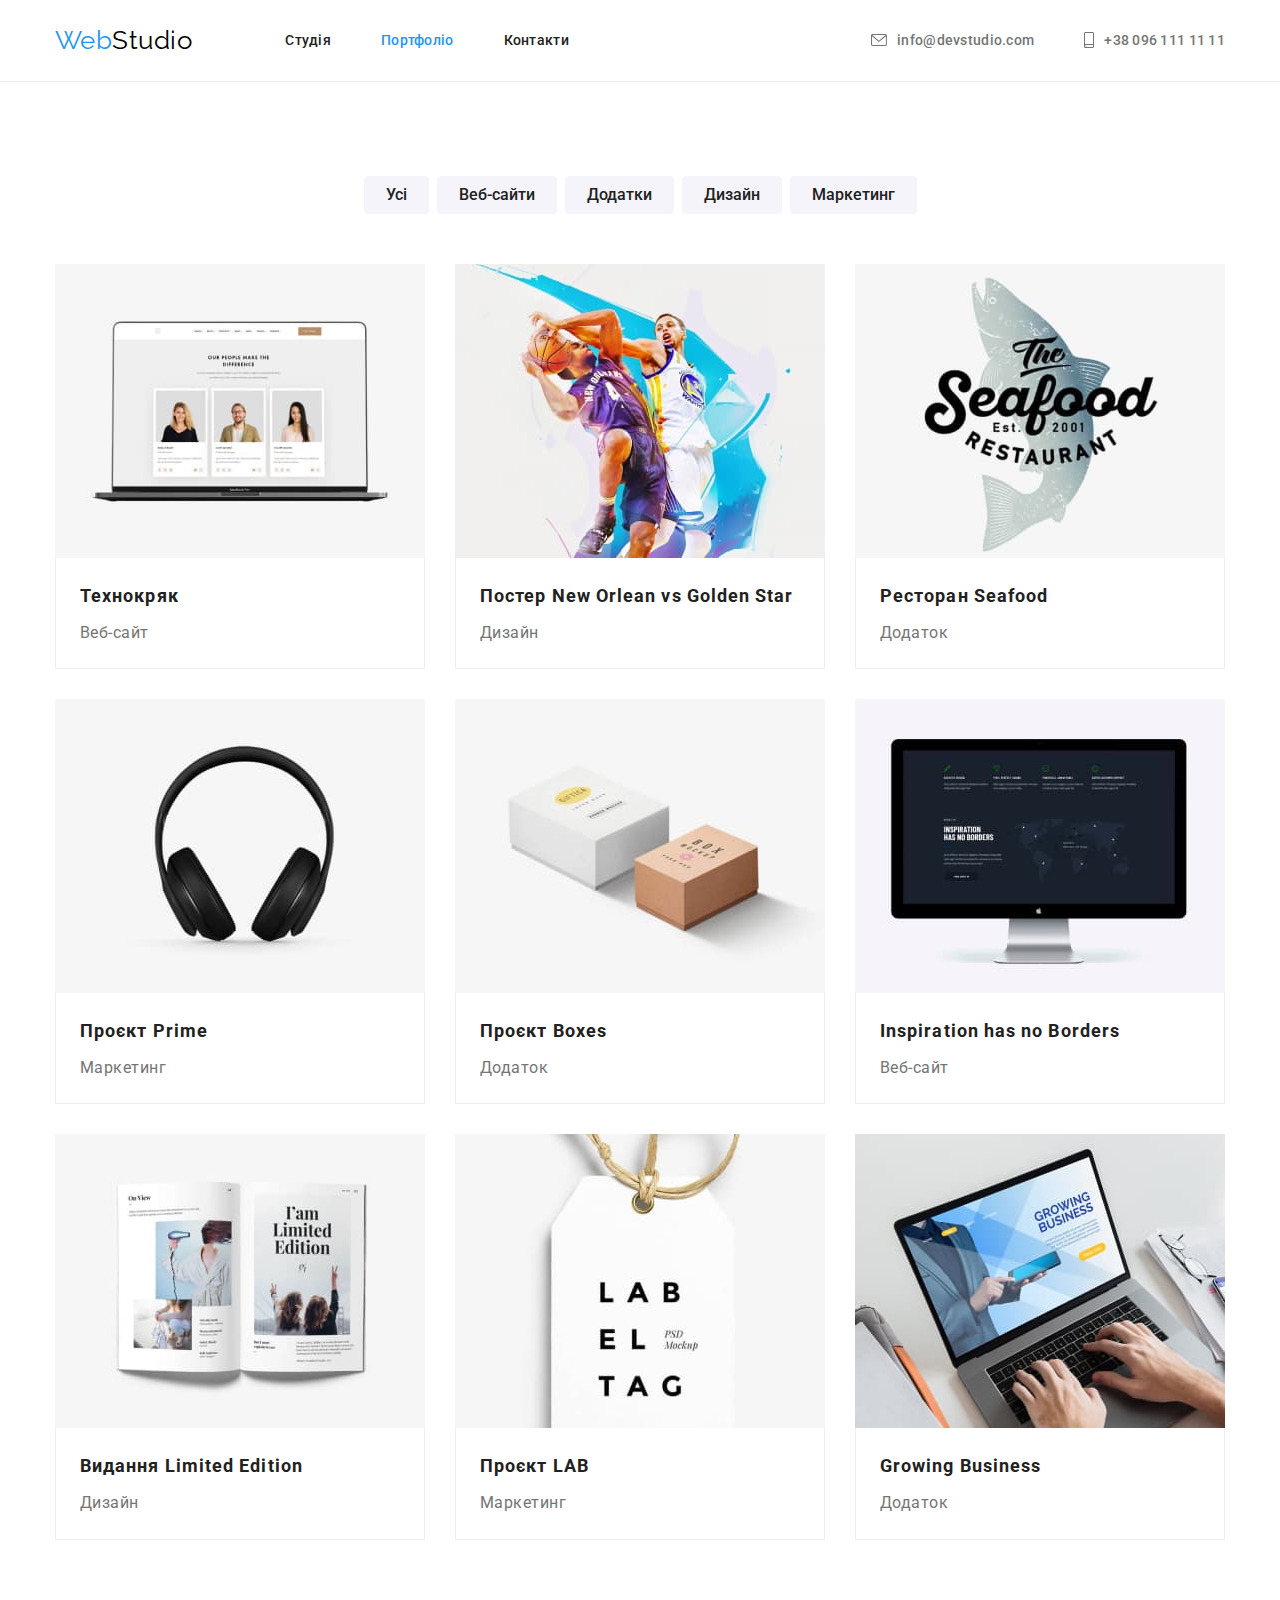
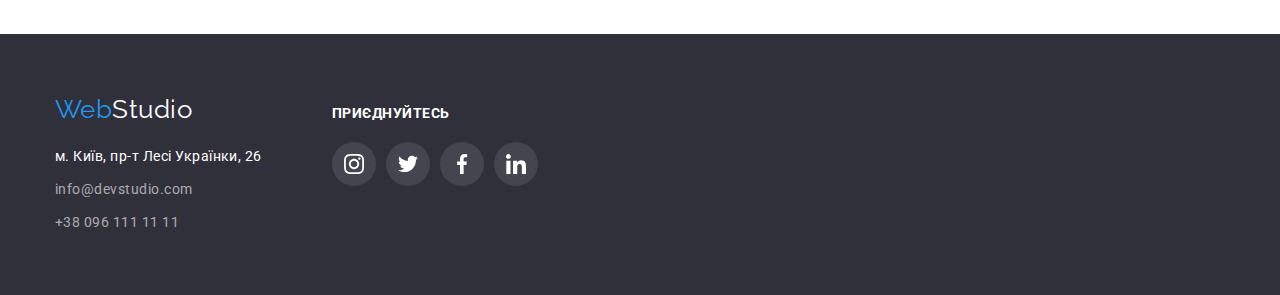
==== portfolio.html @ d30dcd8a "/" ====
<!DOCTYPE html>
<html lang="uk">

<head>
    <meta charset="UTF-8">
    <meta http-equiv="X-UA-Compatible" content="IE=edge">
    <meta name="viewport" content="width=device-width, initial-scale=1.0">
    <title>Студія</title>
    <link rel="preconnect" href="https://fonts.googleapis.com">
    <link rel="preconnect" href="https://fonts.gstatic.com" crossorigin>
    <link
        href="https://fonts.googleapis.com/css2?family=Raleway:wght@700&family=Roboto:wght@400;500;700;900&display=swap"
        rel="stylesheet">
    <link rel="stylesheet"
        href="https://cdnjs.cloudflare.com/ajax/libs/modern-normalize/1.1.0/modern-normalize.min.css">
    <link rel="stylesheet" href="./css/styles.css">
</head>

<body>
    <!-- Шапка сторінки -->
    <header class="page-header">
        <!-- Навігація на інші сторінки -->
        <div class="container">
            <div class="header">
                <nav class="nav">
                    <a href="./index.html" class="logo"> <span>Web</span>Studio</a>
    
                    <ul class="site-nav">
                        <li class="links">
                            <a href="./index.html" class="link">Студія</a>
                        </li>
                        <li class="links">
                            <a href="./portfolio.html" class="link current">Портфоліо</a>
                        </li>
                        <li class="links">
                            <a href="" class="link">Контакти</a>
                        </li>
                    </ul>
    
                </nav>
                <ul class="contact-nav">
                    <li class="links">
                        <a href="mailto:info@devstudio.com" class="link">
                            <svg class="contact-icon" width="16" height="12">
                                <use href="./images/symbol-defs.svg#icon-envelope"></use>
                            </svg>
                            info@devstudio.com
                        </a>
                    </li>
                    <li class="links">
                        <a href="tel:+380961111111" class="link">
                            <svg class="contact-icon" width="10" height="16">
                                <use href="./images/symbol-defs.svg#icon-smartphone"></use>
                            </svg>
                            +38 096 111 11 11
                        </a>
                    </li>
                </ul>
            </div>
        </div>
    </header>
    <!-- Унікальний контент сторінки -->
    <main>
        <section class="section">
            <div class="container">
                <ul class="filter-set">
                    <li>
                        <button class="filter-button" type="button">Усі</button>
                    </li>
                    <li>
                        <button class="filter-button" type="button">Веб-сайти</button>
                    </li>
                    <li>
                        <button class="filter-button" type="button">Додатки</button>
                    </li>
                    <li>
                        <button class="filter-button" type="button">Дизайн</button>
                    </li>
                    <li>
                        <button class="filter-button" type="button">Маркетинг</button>
                    </li>
                </ul>
            
                <ul class="card-set">
                    <li class="item">
                        <article class="card">
                            <div class="card-thumb">
                                <img src="./images/img1.jpg" width="370" alt="Технокряк">
                            </div>
                        
                            <div class="card-content">
                                <h2 class="card-heading">Технокряк</h2>
                                <p class="card-text">Веб-сайт</p>
                            </div>
                        </article>
                    </li>

                    <li class="item">
                        <article class="card">
                            <div class="card-thumb">
                                <img src="./images/img2.jpg" alt="Постер">
                            </div>
                        
                            <div class="card-content">
                                <h2 class="card-heading">Постер New Orlean vs Golden Star</h2>
                                <p class="card-text">Дизайн</p>
                            </div>
                        </article>
                    </li>

                    <li class="item">
                        <article class="card">
                            <div class="card-thumb">
                                <img src="./images/img3.jpg" alt="Ресторан">
                            </div>
                        
                            <div class="card-content">
                                <h2 class="card-heading">Ресторан Seafood</h2>
                                <p class="card-text">Додаток</p>
                            </div>
                        </article>
                        
                    </li>

                    <li class="item">
                        <article class="card">
                            <div class="card-thumb">
                                <img src="./images/img4.jpg" alt="Проєкт">
                            </div>
                        
                            <div class="card-content">
                                <h2 class="card-heading">Проєкт Prime</h2>
                                <p class="card-text">Маркетинг</p>
                            </div>
                        </article>
                    </li>

                    <li class="item">
                        <article class="card">
                            <div class="card-thumb">
                                <img src="./images/img5.jpg" alt="Проєкт">
                            </div>
                        
                            <div class="card-content">
                                <h2 class="card-heading">Проєкт Boxes</h2>
                                <p class="card-text">Додаток</p>
                            </div>
                        </article>
                    </li>

                    <li class="item">
                        <article class="card">
                            <div class="card-thumb">
                                <img src="./images/img6.jpg" alt="Веб-сайт">
                            </div>
                        
                            <div class="card-content">
                                <h2 class="card-heading">Inspiration has no Borders</h2>
                                <p class="card-text">Веб-сайт</p>
                            </div>
                        </article>
                    </li>

                    <li class="item">
                        <article class="card">
                            <div class="card-thumb">
                                <img src="./images/img7.jpg" alt="Видання">
                            </div>
                        
                            <div class="card-content">
                                <h2 class="card-heading">Видання Limited Edition</h2>
                                <p class="card-text">Дизайн</p>
                            </div>
                        </article>
                    </li>

                    <li class="item">
                        <article class="card">
                            <div class="card-thumb">
                                <img src="./images/img8.jpg" alt="Проєкт">
                            </div>
                        
                            <div class="card-content">
                                <h2 class="card-heading">Проєкт LAB</h2>
                                <p class="card-text">Маркетинг</p>
                            </div>
                        </article>
                    </li>

                    <li class="item">
                        <article class="card">
                            <div class="card-thumb">
                                <img src="./images/img9.jpg" alt="Додаток">
                            </div>
                        
                            <div class="card-content">
                                <h2 class="card-heading">Growing Business</h2>
                                <p class="card-text">Додаток</p>
                            </div>
                        </article>
                    </li>
       
                </ul>

            </div>
            
        </section>
     
    </main>
    <!-- Підвал страницы -->
    <footer class="footer">
        <div class="container">
            <div class="footer-main">
                <div class="footer-address">
                    <a href="index.html" class="footer-logo"><span>Web</span>Studio</a>
    
                    <address class="address">
                        <p class="street">м. Київ, пр-т Лесі Українки, 26</p>
                        <ul>
                            <li class="mailto"><a class="mailto" href="mailto:info@devstudio.com">info@devstudio.com</a>
                            </li>
                            <li><a href="tel:+380961111111">+38 096 111 11 11</a></li>
                        </ul>
                    </address>
                </div>
                <div class="footer-social">
                    <p class="footer-text">приєднуйтесь</p>
                    <ul class="footer-links">
    
                        <li>
                            <a href="" class="footer-link">
                                <svg class="footer-icon">
                                    <use href="./images/symbol-defs.svg#icon-instagram">
                                    </use>
                                </svg>
                            </a>
                        </li>
                        <li>
                            <a href="" class="footer-link">
                                <svg class="footer-icon">
                                    <use href="./images/symbol-defs.svg#icon-twitter">
                                    </use>
                                </svg>
                            </a>
                        </li>
                        <li>
                            <a href="" class="footer-link">
                                <svg class="footer-icon">
                                    <use href="./images/symbol-defs.svg#icon-facebook">
                                    </use>
                                </svg>
                            </a>
                        </li>
                        <li>
                            <a href="" class="footer-link">
                                <svg class="footer-icon">
                                    <use href="./images/symbol-defs.svg#icon-linkedin">
                                    </use>
                                </svg>
                            </a>
                        </li>
                    </ul>
    
                </div>
            </div>
    
        </div>
    </footer>

</body>

</html>
---- css/styles.css ----
:root{
    --primery-text-color:#212121;
    --logo-text:#000000;
    --title-text-color:#757575;
    --accent-color: #2196F3;
    --hero-title: #ffffff;
    --bgr-color:#2F303A;
    --bgr-second-color: #F5F4FA;
    --bgr-portfolio: #EEEEEE;
    --color-address: rgba(255, 255, 255, 0.6);
    --card-set-gap: 30px;
    --card-shadow: 0px 1px 1px rgba(0, 0, 0, 0.12),
        0px 4px 4px rgba(0, 0, 0, 0.06),
        1px 4px 6px rgba(0, 0, 0, 0.16)

}


/* Основний колір тексту */
body{
    color: var(--primery-text-color);
    background-color: var(--hero-title);
    font-family: "Roboto", sans-serif;
    letter-spacing: 0.03em;
}
 /* другорядний колір тексту #757575*/
  /* другорядний колір тексту #ffffff*/
  /* Акцент #2196F3 */
  /* другорядний фон #F5F4FA */
  /* другорядний фон #2F303A*/
h1, h2, h3, h4, h5, h6, ul, p{
    margin: 0;
    padding: 0;
}
img{
    display: block;
    max-width: 100%;
    height: auto;
}
.container{
    width: 1200px;
    
    margin-right: auto;
    margin-left: auto;
    padding-left: 15px;
    padding-right: 15px;
    
    /* outline: 1px solid red; */
}

.header{
    display: flex;
    justify-content: space-between;
    
}


  /* Шапка сторінки */
.page-header{
    border-bottom: 1px solid #ECECEC;
}
.link{
    display: flex;
    align-items: center;
    color: #757575;
}  
.page-header .link:hover,
.page-header .link:focus{
    color: var(--accent-color);
    fill: var(--accent-color);
}

.nav{
    display: inline-flex;
    align-items:center;
    
}  
.logo{
    color: var(--logo-text);
    font-family: "Raleway", sans-serif;
    font-style: normal;
    font-size: 26px;
    line-height: 1.2;
    text-decoration: none;
    margin-right: 93px;
}
span{
    color: var(--accent-color);
}
.site-nav{
    display: flex;
    gap: 50px;
        
    /* outline: 1px solid red; */
}
.links{
    padding: 32px 0;
}

.site-nav .link{
    font-family: 'Roboto'sans-serif;
    font-style: normal;
    font-weight: 500;
    font-size: 14px;
    line-height: 1.2;
    letter-spacing: 0.02em;

    color: var(--primery-text-color);
    text-decoration: none;
}
.site-nav .link.current{
    color: var(--accent-color);
}

.contact-nav{
    display: inline-flex;
    gap: 50px;
      
    /* outline: 1px solid red; */
}
.contact-nav .link{
    font-style: normal;
    font-weight: 500;
    font-size: 14px;
    line-height: 1.2;
    letter-spacing: 0.02em;
    color: var(--title-text-color);
    text-decoration: none;
  
}
.contact-icon {
    fill: currentColor;
    margin-right: 10px;
}


ul{
    list-style: none;
    margin: 0;
    padding: 0;
}

/* Герой */
.hero{
    background-color: var(--bgr-color);
    color: var(--hero-title);
    text-align: center;
    
}
.hero-container{
    padding-top: 200px;
    padding-bottom: 200px;
}
.hero-title{
    font-weight: 900;
    font-size: 44px;
    line-height: 1.36;
    text-align: center;
    letter-spacing: 0.06em;
    text-transform: uppercase;
    margin-bottom: 30px;
       
}

.hero-btn{
    font-weight: 700;
    font-size: 16px;
    line-height: 1.88;
    letter-spacing: 0.06em;
    border-radius: 4px;
    box-shadow: 0px 4px 4px rgba(0, 0, 0, 0.15);
    
    border: none;
    cursor: pointer;

    background: var(--accent-color);
    color: var(--hero-title);

    padding: 10px 32px;    
}

.hero-btn:active{
    background: #188CE8;
}

/* OVARLAY */

.ovarlay{
    max-width: 1600px;
    height: 600px;
    margin-left: auto;
    margin-right: auto;
    background-image: linear-gradient(rgba(47, 48, 58, 0.4), rgba(47, 48, 58, 0.4)), url(../images/hero.jpg);
    background-color: var(--bgr-color);
}
/* Особливості */
.section{
    padding-top: 94px;
    padding-bottom: 94px;
    
}
.container-items{
    display: inline-flex;
    
}
.container-item{
    width: 270px;
}
.container-item:not(:last-child){
    margin-right: 30px;
}

.icon{
    display: flex;
    justify-content:center;
    align-items:center;
    height: 120px;
    width: 270px;
    background-color: #F5F4FA;
    border-radius: 4px;
    margin-bottom: 30px;
    background-repeat: no-repeat;
}

.icon-svg{
    width: 70px;
    height: 70px;
}
.section-title{
    font-weight: 700;
    font-size: 14px;
    line-height: 1.2;
    letter-spacing: 0.03em;
    text-transform: uppercase;
    margin-bottom: 10px;
}
.section-text{
    font-size: 14px;
    line-height: 1.71;
    
    color: var(--title-text-color);
}
/* Чим ми займаємося */
.work{
    padding-top: 0;
}

.section-item{
    font-weight: 700;
    font-size: 36px;
    line-height: 1.17;
    text-align: center;
    margin-bottom: 50px;
   
}

.container-icons{
    display: flex;
    gap: 30px;    
    
}
/* Наша команда */

.section.team{
    background-color: var(--bgr-second-color);
}

.section-team-title{
    font-weight: 500;
    font-size: 16px;
    line-height: 1.19;
    letter-spacing: 0.03em;
    margin-bottom: 10px;
        
}
.section-team-text{
    font-size: 16px;
    line-height: 1.19;
    color: var(--title-text-color);
}
.team-card{
    background: var(--hero-title);
    box-shadow: 0px 1px 3px rgba(0, 0, 0, 0.12), 0px 1px 1px rgba(0, 0, 0, 0.14), 0px 2px 1px rgba(0, 0, 0, 0.2);
    border-radius: 0px 0px 4px 4px;
    
}
.team-content{
    text-align: center;
    padding: 30px 0;
}
.container-social{
    width: 206px;
    height: 44px;

}
.social-links{
    display: flex;
    list-style: none;
    margin: 0;
    padding: 0;
    gap: 10px;
    margin-left: 32px;
    margin-right: 32px;
    margin-top: 16px;
    
}
.social-link{
    display: flex;
    padding: 0;
    border: none;
    width: 44px;
    height: 44px;
    border-radius: 50%;
    justify-content: center;
    align-items: center;
    color: #AFB1B8;
    cursor: pointer;
    
}
.social-icon{
    display: block;
    margin: 0;
    padding: 0;
    border: none;
    fill: currentColor;
    width: 20px;
    height: 20px;
   
}
.social-link:hover,
.social-link:focus{
    color: #ffffff;
    background-color: #2196F3;
}

/* Постійні клієнти */
.client-links {
    display: flex;
    list-style: none;
    margin: 0;
    padding: 0;
    gap: 30px;
    
}

.client-link {
    display: flex;
    padding: 0;
    border: none;
    width: 170px;
    height: 92px;
    justify-content: center;
    align-items: center;
    color: #AFB1B8;
    cursor: pointer;
    border: 1px solid #AFB1B8;
    border-radius: 4px;

}

.client-icon {
    display: flex;
    margin: 0;
    padding: 0;
    border: none;
    fill: currentColor;
    width: 106px;
    height: 60px;

}
.client-link:hover,
.client-link:focus {
    color: #2196F3;
    border: 1px solid #2196F3;
}

/* Footer */
.footer {
    display: flex;
    background-color:var(--bgr-color);
    padding: 60px 0;
}
.footer-main{
    display: flex;
}
.footer-address {
    display: flex;
    flex-direction: column;
    
}

.footer-logo {
    color: var(--hero-title);
    font-family: "Raleway", sans-serif;
    font-size: 26px;
    line-height: 1.2;
    text-decoration: none;
    margin-bottom: 20px;
}

.footer-logo span {
    color: var(--accent-color);
}

.address {
    color: var(--hero-title);
}

.footer .street {
    font-style: normal;
    font-size: 14px;
    line-height: 1.71;
    margin-bottom: 9px;
    
}

.address a{
    color: rgba(255, 255, 255, 0.6);
    font-style: normal;
    font-size: 14px;
    line-height: 1.71;
    text-decoration: none;
}
.mailto{
    margin-bottom: 9px;
}

.footer-social{
    width: 206px;
    height: 80px;
    margin: 0;
    padding: 0;
    margin-left: 70px;
    margin-top: 12px;

}
.footer-text{
    font-weight: 700;
    font-size: 14px;
    line-height: 1.14;
    text-transform: uppercase;
    color: #ffffff;
    margin-bottom: 20px;
    
}
.footer-links {
    display: flex;
    list-style: none;
    margin: 0;
    padding: 0;
    gap: 10px;
 
}

.footer-link {
    display: flex;
    padding: 0;
    border: none;
    width: 44px;
    height: 44px;
    border-radius: 50%;
    justify-content: center;
    align-items: center;
    cursor: pointer;
    background-color: rgba(255, 255, 255, 0.1);

}

.footer-icon {
    margin: 0;
    padding: 0;
    border: none;
    fill: #ffffff;
    width: 20px;
    height: 20px;
}

.footer-link:hover,
.footer-link:focus {
    background-color: #2196F3;
}

/* Portfolio */

/* Filter */

.filter-set {
    display: flex;
    justify-content: center;
    gap: 8px;
    margin-bottom: 50px;
}

.filter-button {
    font-weight: 500;
    font-size: 16px;
    line-height: 1.62;
    text-align: center;
    padding: 6px 22px;
    cursor: pointer;
    border: 0;
    background-color: var(--bgr-second-color);
    color: var(--primery-text-color);
    border-radius: 4px;
}

.filter-button:hover,
.filter-button:focus {
    background-color: var(--accent-color);
    color: var(--hero-title);
    box-shadow: 0px 3px 1px rgba(0, 0, 0, 0.1), 0px 1px 2px rgba(0, 0, 0, 0.08),
        0px 2px 2px rgba(0, 0, 0, 0.12);
}

/* CARD */
.card{
    background: var(--hero-title);
    cursor: pointer;
  
}

.card-set{
    padding: 0;
    margin: 0;
    list-style: none;
    display: flex;
    flex-wrap: wrap;
    margin-top: -30px;
    margin-left: -30px;
    
}

.card-set > .item{
    flex-basis: calc(100% / 3 - 30px);
    margin-left: 30px;
    margin-top: 30px;
}
.card:hover,
.card:focus{
    box-shadow: 0px 1px 1px rgba(0, 0, 0, 0.12), 0px 4px 4px rgba(0, 0, 0, 0.06), 1px 4px 6px rgba(0, 0, 0, 0.16);
}
.card-heading{
    font-weight: 700;
    font-size: 18px;
    line-height: 2;
    letter-spacing: 0.06em;
    margin-bottom: 4px;
    color: var(--primery-text-color);
}
.card-text{
    font-size: 16px;
    line-height: 1.9;
    color: var(--title-text-color)
}

.card-content{
    padding: 20px 24px;
    border: 1px solid var(--bgr-portfolio);
    border-top-width: 0;
}
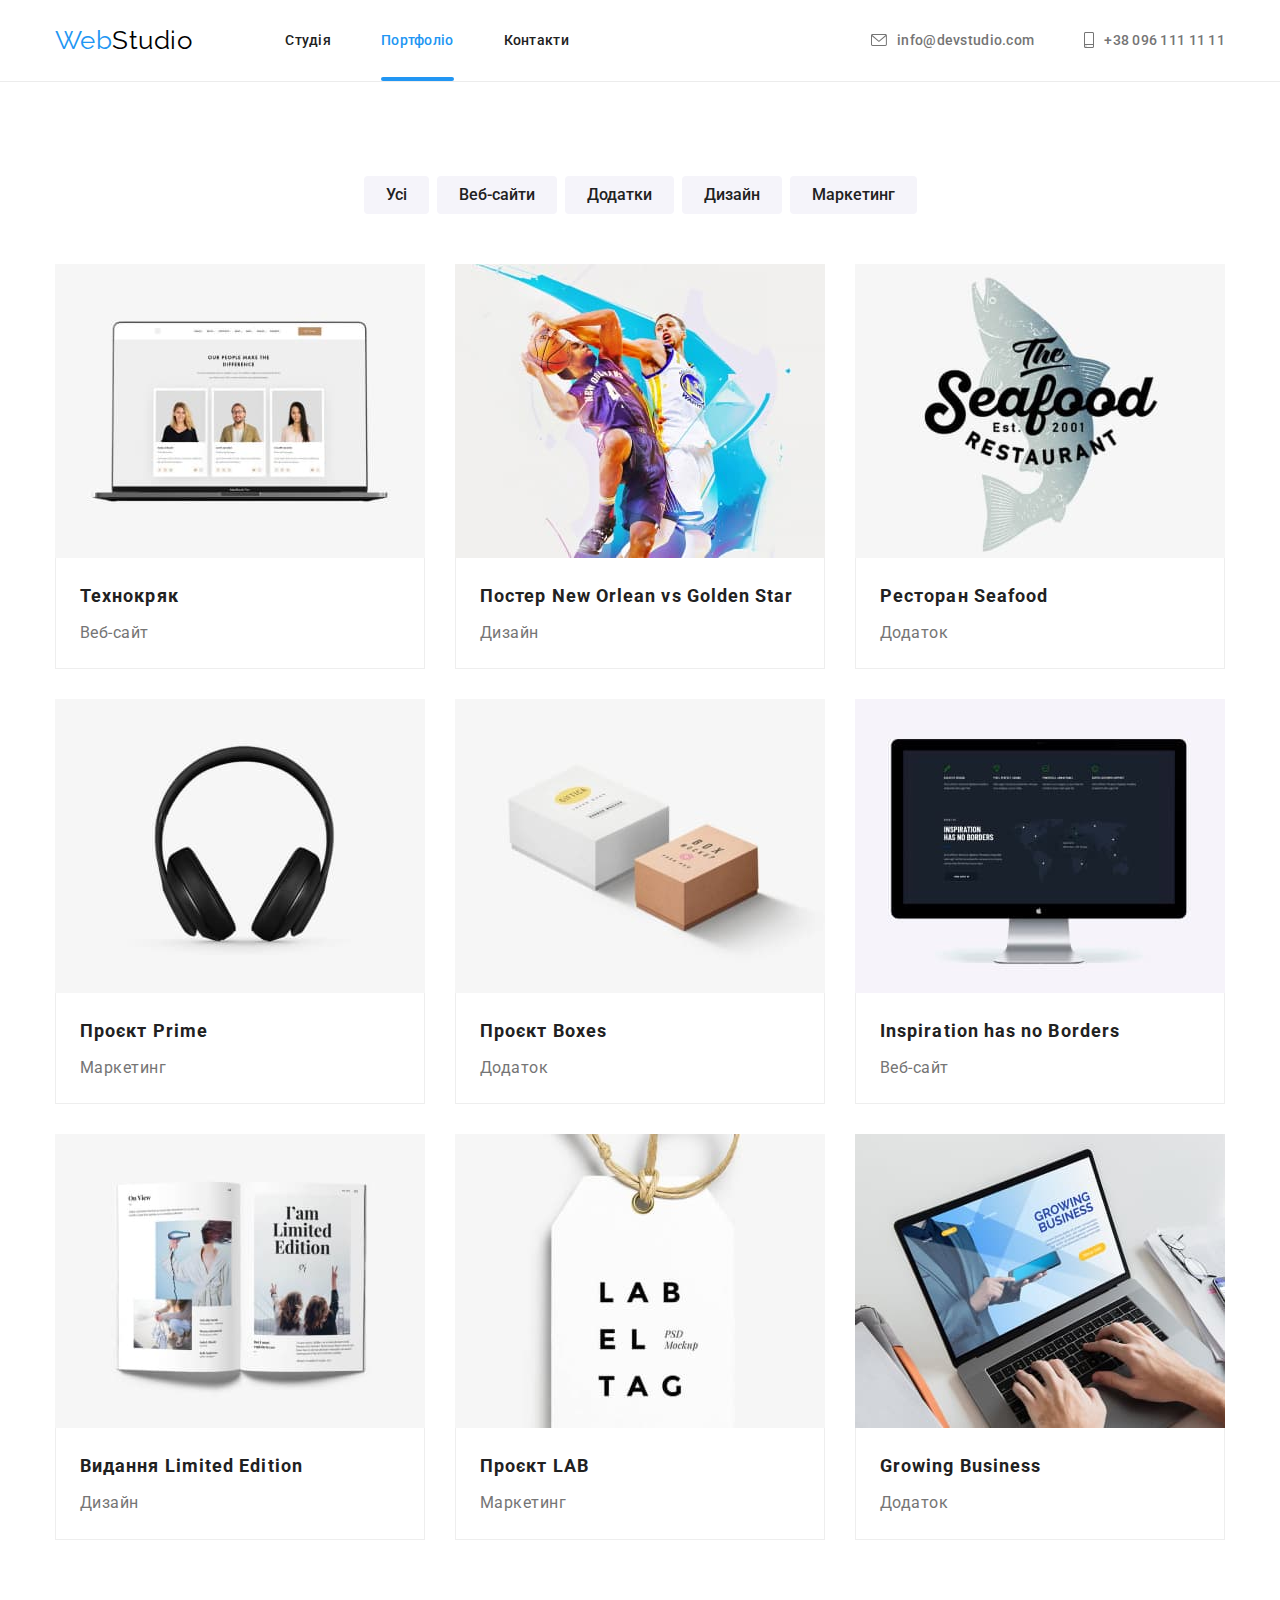
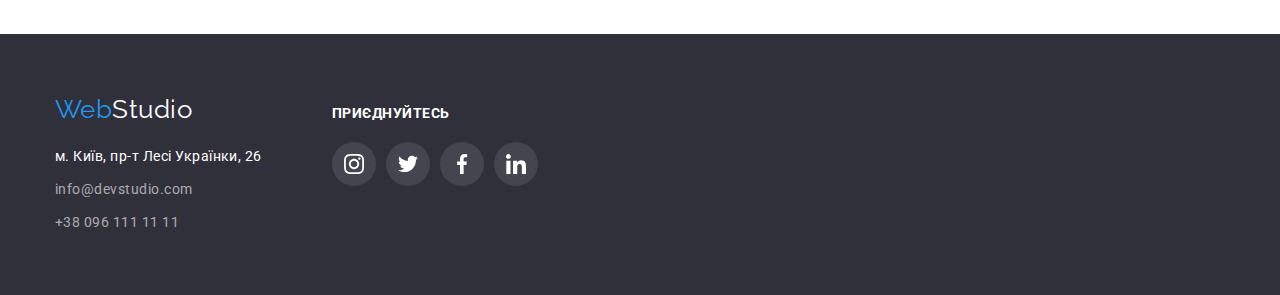
==== commit a22a84cf: "Додає анімацію" ====
--- a/portfolio.html
+++ b/portfolio.html
@@ -29,11 +29,11 @@
                         <li class="links">
                             <a href="./index.html" class="link">Студія</a>
                         </li>
+                        <li class="links menu-line">
+                            <a href="./portfolio.html" class="link current">Портфоліо</a>
+                        </li>
                         <li class="links">
-                            <a href="./portfolio.html" class="link current">Портфоліо</a>
-                        </li>
-                        <li class="links">
-                            <a href="" class="link">Контакти</a>
+                            <a href="/" class="link">Контакти</a>
                         </li>
                     </ul>
     
@@ -86,6 +86,8 @@
                         <article class="card">
                             <div class="card-thumb">
                                 <img src="./images/img1.jpg" width="370" alt="Технокряк">
+                                <p class="card-thumb-text">Ресурс пропонує комплексні пропозиції з різним рівнем функціоналу та сервісів. Все це дозволить відвідувачу отримати
+                                вичерпні відомості про компанію чи приватну особу.</p>
                             </div>
                         
                             <div class="card-content">
@@ -99,6 +101,9 @@
                         <article class="card">
                             <div class="card-thumb">
                                 <img src="./images/img2.jpg" alt="Постер">
+                                <p class="card-thumb-text">Ресурс пропонує комплексні пропозиції з різним рівнем функціоналу та сервісів. Все це
+                                    дозволить відвідувачу отримати
+                                    вичерпні відомості про компанію чи приватну особу.</p>
                             </div>
                         
                             <div class="card-content">
@@ -112,6 +117,9 @@
                         <article class="card">
                             <div class="card-thumb">
                                 <img src="./images/img3.jpg" alt="Ресторан">
+                                <p class="card-thumb-text">Ресурс пропонує комплексні пропозиції з різним рівнем функціоналу та сервісів. Все це
+                                    дозволить відвідувачу отримати
+                                    вичерпні відомості про компанію чи приватну особу.</p>
                             </div>
                         
                             <div class="card-content">
@@ -126,6 +134,9 @@
                         <article class="card">
                             <div class="card-thumb">
                                 <img src="./images/img4.jpg" alt="Проєкт">
+                                <p class="card-thumb-text">Ресурс пропонує комплексні пропозиції з різним рівнем функціоналу та сервісів. Все це
+                                    дозволить відвідувачу отримати
+                                    вичерпні відомості про компанію чи приватну особу.</p>
                             </div>
                         
                             <div class="card-content">
@@ -139,6 +150,9 @@
                         <article class="card">
                             <div class="card-thumb">
                                 <img src="./images/img5.jpg" alt="Проєкт">
+                                <p class="card-thumb-text">Ресурс пропонує комплексні пропозиції з різним рівнем функціоналу та сервісів. Все це
+                                    дозволить відвідувачу отримати
+                                    вичерпні відомості про компанію чи приватну особу.</p>
                             </div>
                         
                             <div class="card-content">
@@ -152,6 +166,9 @@
                         <article class="card">
                             <div class="card-thumb">
                                 <img src="./images/img6.jpg" alt="Веб-сайт">
+                                <p class="card-thumb-text">Ресурс пропонує комплексні пропозиції з різним рівнем функціоналу та сервісів. Все це
+                                    дозволить відвідувачу отримати
+                                    вичерпні відомості про компанію чи приватну особу.</p>
                             </div>
                         
                             <div class="card-content">
@@ -165,6 +182,9 @@
                         <article class="card">
                             <div class="card-thumb">
                                 <img src="./images/img7.jpg" alt="Видання">
+                                <p class="card-thumb-text">Ресурс пропонує комплексні пропозиції з різним рівнем функціоналу та сервісів. Все це
+                                    дозволить відвідувачу отримати
+                                    вичерпні відомості про компанію чи приватну особу.</p>
                             </div>
                         
                             <div class="card-content">
@@ -178,6 +198,9 @@
                         <article class="card">
                             <div class="card-thumb">
                                 <img src="./images/img8.jpg" alt="Проєкт">
+                                <p class="card-thumb-text">Ресурс пропонує комплексні пропозиції з різним рівнем функціоналу та сервісів. Все це
+                                    дозволить відвідувачу отримати
+                                    вичерпні відомості про компанію чи приватну особу.</p>
                             </div>
                         
                             <div class="card-content">
@@ -191,6 +214,9 @@
                         <article class="card">
                             <div class="card-thumb">
                                 <img src="./images/img9.jpg" alt="Додаток">
+                                <p class="card-thumb-text">Ресурс пропонує комплексні пропозиції з різним рівнем функціоналу та сервісів. Все це
+                                    дозволить відвідувачу отримати
+                                    вичерпні відомості про компанію чи приватну особу.</p>
                             </div>
                         
                             <div class="card-content">
--- a/css/styles.css
+++ b/css/styles.css
@@ -11,7 +11,8 @@
     --card-set-gap: 30px;
     --card-shadow: 0px 1px 1px rgba(0, 0, 0, 0.12),
         0px 4px 4px rgba(0, 0, 0, 0.06),
-        1px 4px 6px rgba(0, 0, 0, 0.16)
+        1px 4px 6px rgba(0, 0, 0, 0.16);
+    --timing-function: cubic-bezier(0.4, 0, 0.2, 1);
 
 }
 
@@ -63,11 +64,15 @@
     display: flex;
     align-items: center;
     color: #757575;
+    transition-property: color;
+    transition-duration: 250ms;
+    transition-timing-function: cubic-bezier(0.4, 0, 0.2, 1);
+
 }  
 .page-header .link:hover,
 .page-header .link:focus{
     color: var(--accent-color);
-    fill: var(--accent-color);
+    
 }
 
 .nav{
@@ -93,9 +98,6 @@
         
     /* outline: 1px solid red; */
 }
-.links{
-    padding: 32px 0;
-}
 
 .site-nav .link{
     font-family: 'Roboto'sans-serif;
@@ -104,13 +106,39 @@
     font-size: 14px;
     line-height: 1.2;
     letter-spacing: 0.02em;
+    padding: 32px 0;
 
     color: var(--primery-text-color);
     text-decoration: none;
+
+    /* outline: 1px solid red; */
 }
 .site-nav .link.current{
+    
     color: var(--accent-color);
 }
+
+
+.menu-line {
+    position: relative;
+    display: block;
+    text-decoration: none;
+}
+
+.menu-line::after {
+    content: "";
+
+    position: absolute;
+    display: block;
+    width: 100%;
+    height: 4px;
+    left: 0;
+    bottom: 0;
+    background-color: var(--accent-color);
+    border-radius: 2px;
+}
+
+
 
 .contact-nav{
     display: inline-flex;
@@ -125,6 +153,7 @@
     line-height: 1.2;
     letter-spacing: 0.02em;
     color: var(--title-text-color);
+    padding: 32px 0;
     text-decoration: none;
   
 }
@@ -240,6 +269,44 @@
     
     color: var(--title-text-color);
 }
+
+
+
+/* MODAL */
+
+.backdrop{
+    position: fixed;
+    top: 0;
+    left: 0;
+    width: 100%;
+    height: 100%;
+    background-color: rgba(0, 0, 0, 0.2);
+}
+
+.backdrop.is-hidden{
+    opacity: 0;
+    pointer-events: none;
+}
+.modal{
+    position: absolute;
+    top: 50%;
+    left: 50%;
+    transform: translate(-50%, -50%);
+    min-width: 528px;
+    min-height: 581px;
+
+    background-color: #ffffff;
+}
+.close-btn{
+    display: flex;
+    border-radius: 50%;
+    border: 1px solid rgba(0, 0, 0, 0.1);
+    width: 30px;
+    height: 30px;
+    justify-content:flex-end;
+    align-items: flex-start;
+        
+}
 /* Чим ми займаємося */
 .work{
     padding-top: 0;
@@ -258,6 +325,26 @@
     display: flex;
     gap: 30px;    
     
+}
+.thumb-img{
+    position: relative;
+    width: 370px;
+}
+.thumb-img >.label{
+    position: absolute;
+    width: 370px;
+    bottom: 0;
+    padding: 27px 0;
+    font-style: normal;
+    font-weight: 700;
+    font-size: 14px;
+    line-height: 1.14;
+    text-align: center;
+    letter-spacing: 0.03em;
+    text-transform: uppercase;
+    color: var(--hero-title);
+    background-color: rgba(47, 48, 58, 0.8)
+
 }
 /* Наша команда */
 
@@ -315,6 +402,9 @@
     align-items: center;
     color: #AFB1B8;
     cursor: pointer;
+    transition-property: color, background-color;
+    transition-duration: 250ms;
+    transition-timing-function: cubic-bezier(0.4, 0, 0.2, 1);
     
 }
 .social-icon{
@@ -355,6 +445,9 @@
     cursor: pointer;
     border: 1px solid #AFB1B8;
     border-radius: 4px;
+    transition-property: color, border;
+    transition-duration: 250ms;
+    transition-timing-function: cubic-bezier(0.4, 0, 0.2, 1);
 
 }
 
@@ -463,6 +556,9 @@
     align-items: center;
     cursor: pointer;
     background-color: rgba(255, 255, 255, 0.1);
+    transition-property: background-color;
+    transition-duration: 250ms;
+    transition-timing-function: cubic-bezier(0.4, 0, 0.2, 1);
 
 }
 
@@ -489,6 +585,7 @@
     justify-content: center;
     gap: 8px;
     margin-bottom: 50px;
+    
 }
 
 .filter-button {
@@ -497,11 +594,13 @@
     line-height: 1.62;
     text-align: center;
     padding: 6px 22px;
+    border: 0;
     cursor: pointer;
-    border: 0;
     background-color: var(--bgr-second-color);
     color: var(--primery-text-color);
     border-radius: 4px;
+    transition: background-color 250ms cubic-bezier(0.4, 0, 0.2, 1), color 250ms cubic-bezier(0.4, 0, 0.2, 1), box-shadow 250ms cubic-bezier(0.4, 0, 0.2, 1);
+    
 }
 
 .filter-button:hover,
@@ -516,10 +615,63 @@
 .card{
     background: var(--hero-title);
     cursor: pointer;
-  
-}
-
+    transition-property: box-shadow;
+    transition-duration: 250ms;
+    transition-timing-function: cubic-bezier(0.4, 0, 0.2, 1);
+      
+}
+.card-thumb{
+    position: relative;
+    
+}
+.card-thumb::before{
+    display: inline-block;
+    position: absolute;
+    content: "";
+    width: 100%;
+    height: 100%;
+    top: 0;
+    left: 0;
+    background-color: rgba(33, 150, 243, 0.9);
+    opacity: 0;
+    transition-property: opacity;
+    transition-duration: 250ms;
+    transition-timing-function: cubic-bezier(0.4, 0, 0.2, 1);
+    
+}
+.card-thumb:hover::before{
+    transform: translateY();
+}
+
+.card-thumb:hover::before,
+.card-thumb:focus::before{
+    opacity: 1;
+}
+
+.card-thumb-text{
+    display: inline-block;
+    position: absolute;
+    width: 100%;
+    height: 100%;
+    font-size: 18px;
+    line-height: 1.56;
+    letter-spacing: 0.03em;
+    color: #FFFFFF;
+    top: 0;
+    left: 0;
+    padding: 63px 24px;
+    opacity: 0;
+    transition-property: opacity;
+    transition-duration: 250ms;
+    transition-timing-function: cubic-bezier(0.4, 0, 0.2, 1);
+    
+}
+.card-thumb-text:hover,
+.card-thumb-text:focus{
+    opacity: 1;
+}
 .card-set{
+    
     padding: 0;
     margin: 0;
     list-style: none;
@@ -527,7 +679,7 @@
     flex-wrap: wrap;
     margin-top: -30px;
     margin-left: -30px;
-    
+        
 }
 
 .card-set > .item{
@@ -560,3 +712,7 @@
 }
  
 
+
+
+
+
